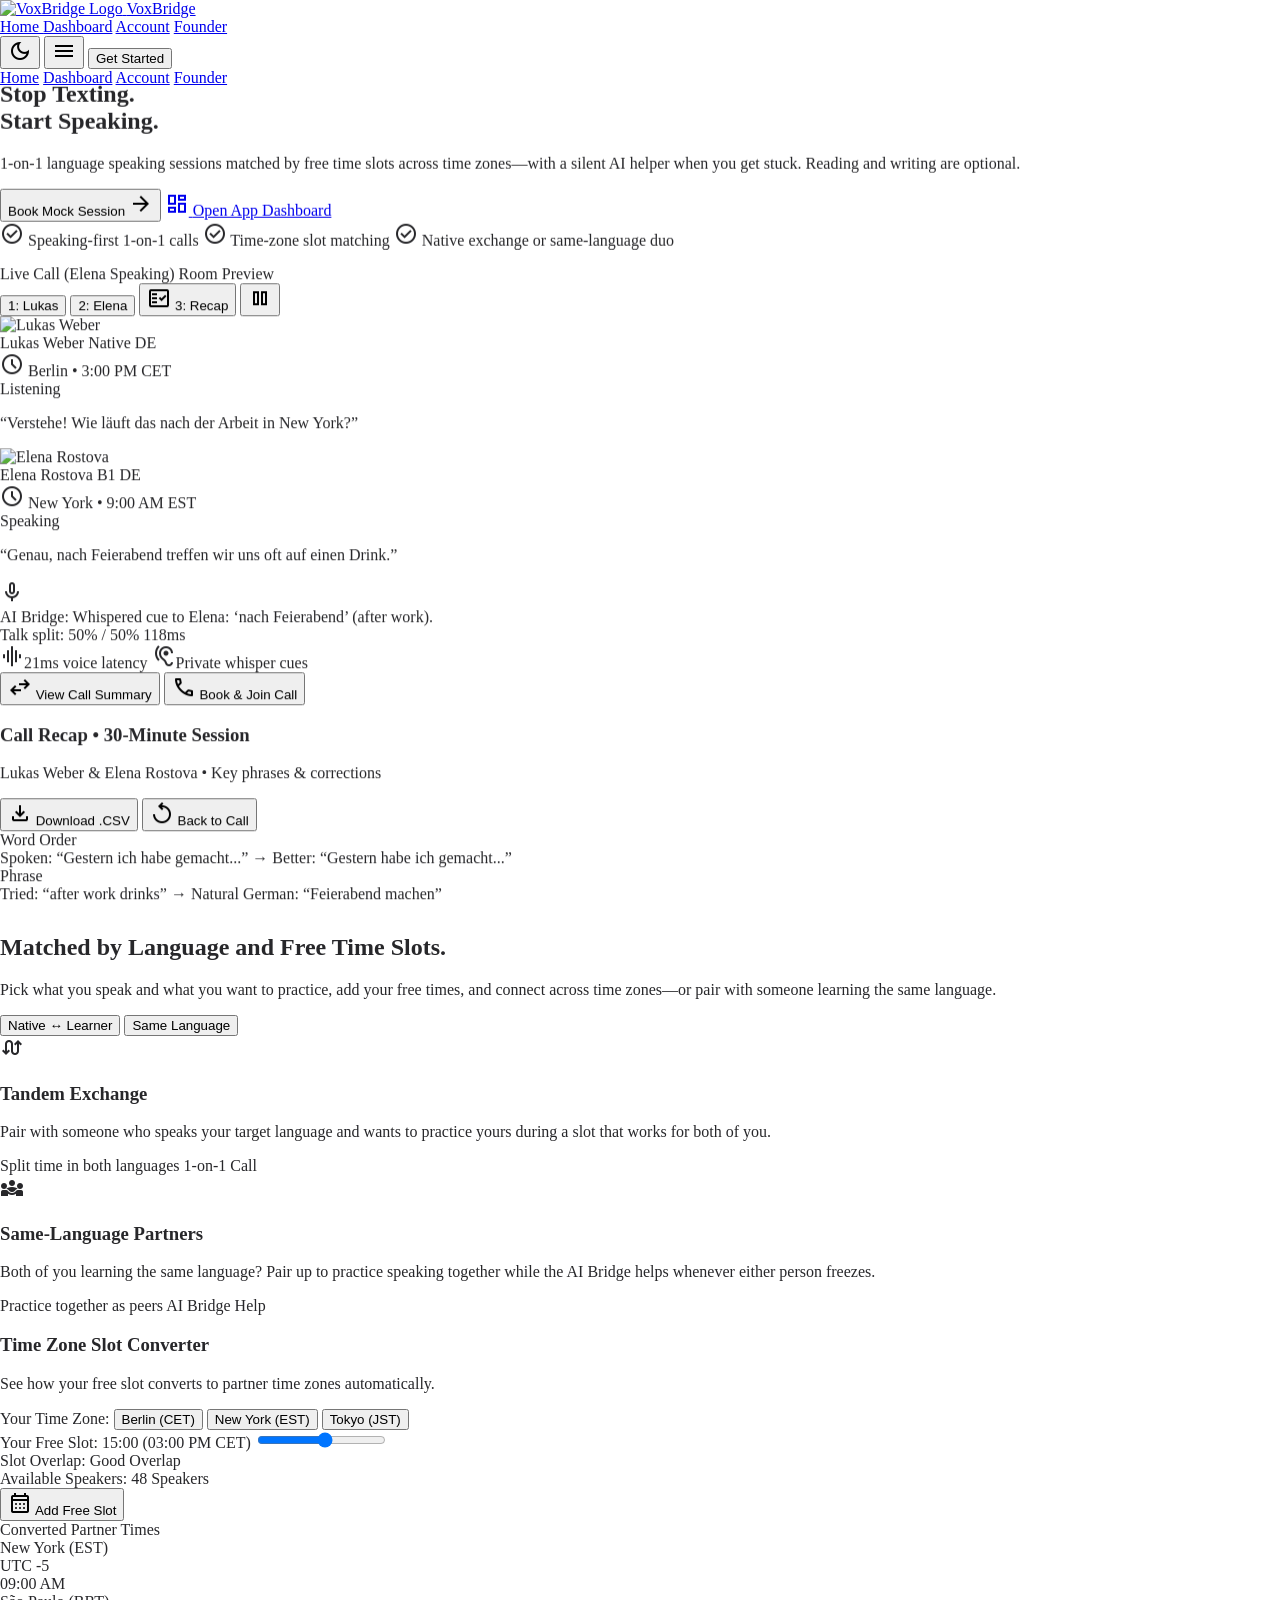
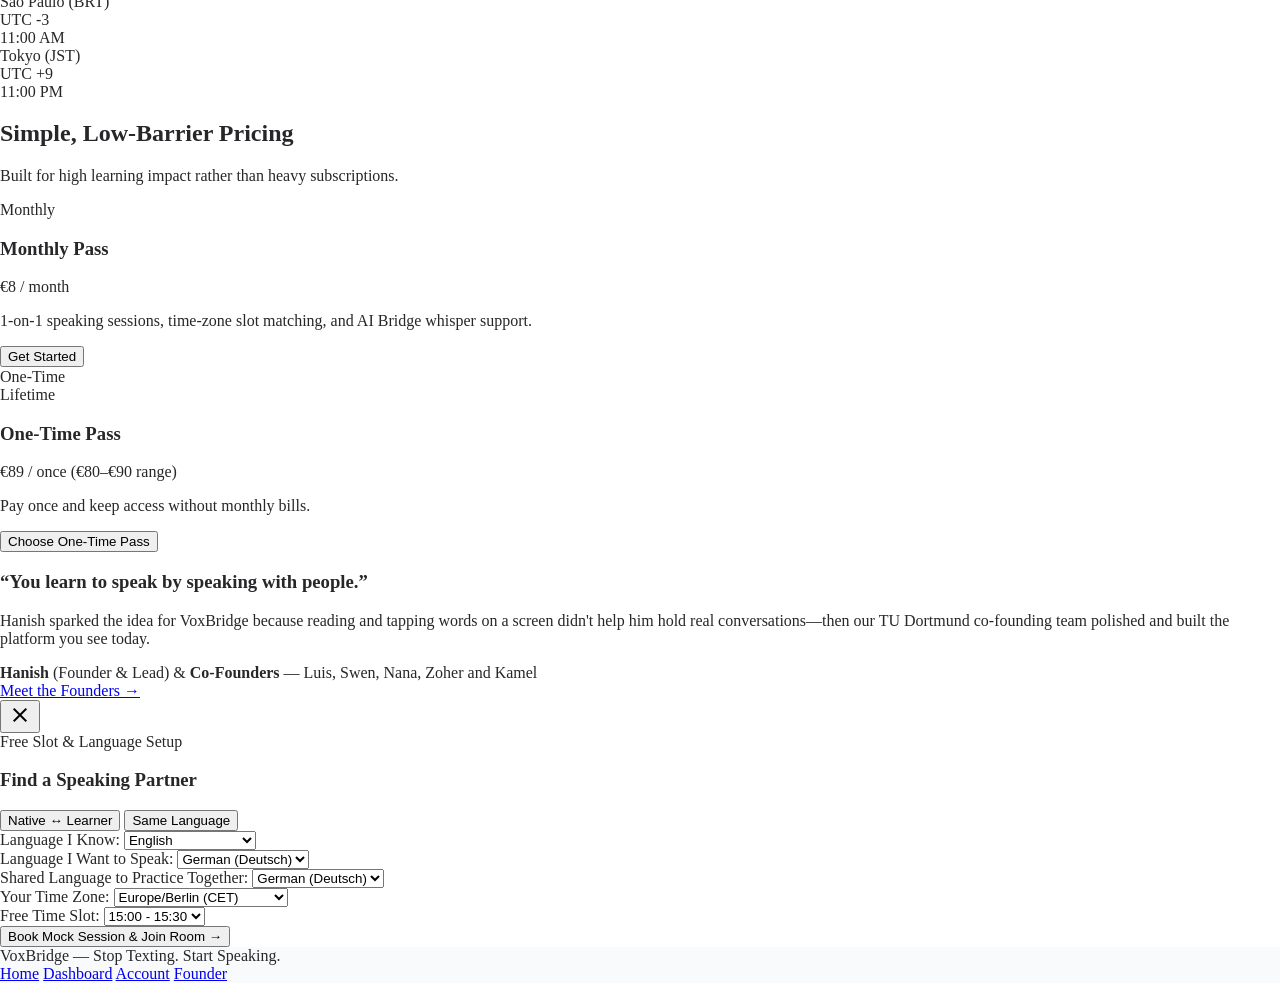
==== frontend/index.html @ d91f1b84 "Initial monorepo structure and UI/UX prototype" ====
<!DOCTYPE html>
<html lang="en">
<head>
  <meta charset="utf-8" />
  <meta name="viewport" content="width=device-width, initial-scale=1.0" />
  <title>VoxBridge - Stop Texting. Start Speaking.</title>
  <link rel="preconnect" href="https://fonts.googleapis.com" />
  <link rel="preconnect" href="https://fonts.gstatic.com" crossorigin />
  <link href="https://fonts.googleapis.com/css2?family=Inter:wght@400;500;600;700&family=Plus+Jakarta+Sans:wght@600;700;800&display=swap" rel="stylesheet" />
  <link href="https://fonts.googleapis.com/css2?family=Material+Symbols+Outlined:wght,FILL@100..700,0..1&display=swap" rel="stylesheet" />
  <link rel="stylesheet" href="styles.css" />
  <script src="https://cdn.tailwindcss.com?plugins=forms,container-queries"></script>
  <script>
    window.tailwind = window.tailwind || {};
    window.tailwind.config = {
      darkMode: "class",
      theme: {
        extend: {
          colors: {
            surface: "var(--bg-surface)",
            "surface-lowest": "var(--bg-surface-lowest)",
            "surface-container-lowest": "var(--bg-surface-lowest)",
            "surface-container-low": "var(--bg-surface-low)",
            "surface-container": "var(--bg-surface-container)",
            "surface-container-high": "var(--bg-surface-high)",
            "surface-container-highest": "var(--bg-surface-highest)",
            "surface-bright": "var(--bg-surface-highest)",
            "on-surface": "var(--text-primary)",
            "on-surface-variant": "var(--text-muted)",
            "primary-container": "var(--accent-blue)",
            "secondary-container": "var(--accent-blue-hover)",
            "on-primary-container": "#ffffff",
            primary: "var(--accent-blue-text)",
            secondary: "var(--accent-blue-text)",
            outline: "var(--text-muted)",
            "outline-variant": "#94a3b8",
            tertiary: "#ea580c",
            "error-container": "#dc2626",
            error: "#ef4444",
          },
          borderColor: {
            theme: "var(--border-subtle)",
            "theme-strong": "var(--border-strong)",
          },
          borderRadius: {
            DEFAULT: "0.25rem",
            lg: "0.5rem",
            xl: "0.75rem",
            full: "9999px",
          },
          spacing: {
            "space-xs": "0.25rem",
            "space-sm": "0.5rem",
            "space-md": "1rem",
            "space-lg": "1.5rem",
            "space-xl": "2.5rem",
            gutter: "1.5rem",
            margin: "2rem",
          },
          fontFamily: {
            sans: ["Inter", "sans-serif"],
            display: ["Plus Jakarta Sans", "sans-serif"],
            "body-md": ["Inter"],
            "body-sm": ["Inter"],
            "body-lg": ["Inter"],
            "label-lg": ["Inter"],
            "label-md": ["Inter"],
            "label-sm": ["Inter"],
            "display-lg": ["Plus Jakarta Sans"],
            "headline-lg": ["Plus Jakarta Sans"],
            "headline-md": ["Plus Jakarta Sans"],
            "headline-sm": ["Plus Jakarta Sans"],
          },
          fontSize: {
            "body-md": ["14px", { lineHeight: "20px", fontWeight: "400" }],
            "body-sm": ["12px", { lineHeight: "18px", fontWeight: "400" }],
            "body-lg": ["16px", { lineHeight: "24px", fontWeight: "400" }],
            "label-lg": ["14px", { lineHeight: "20px", fontWeight: "500" }],
            "label-md": ["12px", { lineHeight: "16px", fontWeight: "500" }],
            "label-sm": ["11px", { lineHeight: "14px", fontWeight: "600" }],
            "display-lg": ["48px", { lineHeight: "56px", letterSpacing: "-0.02em", fontWeight: "700" }],
            "headline-lg": ["32px", { lineHeight: "40px", letterSpacing: "-0.015em", fontWeight: "600" }],
            "headline-md": ["24px", { lineHeight: "32px", letterSpacing: "-0.01em", fontWeight: "600" }],
            "headline-sm": ["18px", { lineHeight: "26px", letterSpacing: "-0.005em", fontWeight: "600" }],
          },
        },
      },
    };
  </script>
</head>
<body class="bg-surface font-body-md text-body-md text-on-surface antialiased selection:bg-primary-container selection:text-white min-h-screen flex flex-col justify-between">

  <!-- Header Navigation (Room intentionally excluded as a protected route) -->
  <header class="fixed top-0 left-0 right-0 z-50 backdrop-blur-xl border-b border-theme shadow-sm" style="background-color: var(--bg-header);">
    <div class="h-20 w-full max-w-7xl mx-auto px-6 lg:px-8 flex items-center justify-between">
      <a class="flex items-center gap-3 group" href="index.html">
        <img alt="VoxBridge Logo" class="h-10 w-10 object-contain rounded-lg bg-[#0a0a0c] border border-theme p-1 transition-transform duration-300 group-hover:scale-105" src="https://lh3.googleusercontent.com/aida-public/[base64]" />
        <span class="font-display text-xl text-on-surface tracking-tight font-bold group-hover:text-primary transition-colors">VoxBridge</span>
      </a>

      <nav class="hidden md:flex items-center gap-8 text-sm font-medium">
        <a aria-current="page" class="text-on-surface font-semibold transition-colors flex items-center gap-1.5 nav-link-animated" href="index.html">
          <span class="w-1.5 h-1.5 rounded-full bg-primary-container"></span>Home
        </a>
        <a class="text-on-surface-variant hover:text-on-surface transition-colors nav-link-animated" href="dashboard.html">Dashboard</a>
        <a class="text-on-surface-variant hover:text-on-surface transition-colors nav-link-animated" href="account.html">Account</a>
        <a class="text-on-surface-variant hover:text-on-surface transition-colors nav-link-animated" href="founder.html">Founder</a>
      </nav>

      <div class="flex items-center gap-3">
        <button class="p-2.5 rounded-lg bg-surface-container-low border border-theme text-on-surface hover:bg-surface-container-high transition-colors cursor-pointer flex items-center justify-center hover-btn" onclick="window.toggleTheme()" title="Switch Light / Dark Mode" aria-label="Switch Light or Dark Mode">
          <span class="material-symbols-outlined text-[19px]" id="themeToggleIcon">dark_mode</span>
        </button>

        <button id="mobileMenuToggle" class="md:hidden p-2 rounded-lg bg-surface-container-low border border-theme text-on-surface transition-colors" onclick="document.getElementById('mobileNavMenu').classList.toggle('hidden')" aria-label="Toggle Navigation Menu">
          <span class="material-symbols-outlined text-[20px]">menu</span>
        </button>

        <button class="inline-flex items-center justify-center px-5 py-2.5 rounded-lg bg-primary-container hover:bg-secondary-container text-white font-semibold text-sm shadow-md cursor-pointer hover-btn" onclick="window.openMatcherModal()">
          Get Started
        </button>
      </div>
    </div>

    <div id="mobileNavMenu" class="hidden md:hidden bg-surface border-b border-theme px-6 py-3 flex flex-col gap-2">
      <a class="text-sm text-on-surface font-medium py-1" href="index.html">Home</a>
      <a class="text-sm text-on-surface-variant py-1" href="dashboard.html">Dashboard</a>
      <a class="text-sm text-on-surface-variant py-1" href="account.html">Account</a>
      <a class="text-sm text-on-surface-variant py-1" href="founder.html">Founder</a>
    </div>
  </header>

  <main class="w-full pt-20 bg-surface flex-1">
    <div class="flex flex-col w-full relative overflow-x-hidden">
      <!-- Background Parallax Ambient Glows -->
      <div class="absolute inset-0 pointer-events-none overflow-hidden">
        <div class="parallax-layer absolute -top-24 left-1/4 w-[520px] h-[320px] bg-primary-container/10 blur-[120px] rounded-full" data-parallax-speed="0.22"></div>
        <div class="parallax-layer absolute top-[540px] right-1/5 w-[420px] h-[280px] bg-primary-container/10 blur-[110px] rounded-full" data-parallax-speed="-0.16"></div>
      </div>

      <!-- HERO SECTION -->
      <section class="relative w-full pt-12 pb-20 md:pt-16 md:pb-28 px-margin flex flex-col items-center" id="home">
        <div class="parallax-layer flex flex-col items-center w-full" data-parallax-speed="-0.08">
          <div class="max-w-4xl text-center flex flex-col items-center gap-space-md">
            <h1 class="font-display text-4xl sm:text-5xl lg:text-6xl text-on-surface font-bold tracking-tight leading-[1.12]">
              Stop Texting. <br class="hidden sm:inline" /><span class="text-primary">Start Speaking.</span>
            </h1>
            <p class="text-base sm:text-lg text-on-surface-variant max-w-2xl text-center leading-relaxed font-normal mt-3">
              1-on-1 language speaking sessions matched by free time slots across time zones—with a silent AI helper when you get stuck. Reading and writing are optional.
            </p>
          </div>

          <div class="mt-space-xl flex flex-col sm:flex-row items-center gap-space-md z-20">
            <button class="w-full sm:w-auto px-6 py-3 rounded-lg bg-primary-container hover:bg-secondary-container text-white font-semibold text-sm shadow-lg flex items-center justify-center gap-2 group cursor-pointer hover-btn" onclick="window.openMatcherModal()">
              <span>Book Mock Session</span>
              <span class="material-symbols-outlined text-[18px] group-hover:translate-x-1 transition-transform">arrow_forward</span>
            </button>
            <a class="w-full sm:w-auto px-6 py-3 rounded-lg bg-surface-container-low border border-theme text-on-surface font-medium text-sm hover:bg-surface-container-high flex items-center justify-center gap-2 hover-btn" href="dashboard.html">
              <span class="material-symbols-outlined text-[18px] text-on-surface-variant">dashboard</span>
              <span>Open App Dashboard</span>
            </a>
          </div>

          <div class="mt-space-lg flex flex-wrap items-center justify-center gap-x-8 gap-y-2 text-on-surface-variant font-label-sm text-label-sm">
            <span class="flex items-center gap-1.5 text-xs"><span class="material-symbols-outlined text-[15px] text-primary">check_circle</span> Speaking-first 1-on-1 calls</span>
            <span class="flex items-center gap-1.5 text-xs"><span class="material-symbols-outlined text-[15px] text-primary">check_circle</span> Time-zone slot matching</span>
            <span class="flex items-center gap-1.5 text-xs"><span class="material-symbols-outlined text-[15px] text-primary">check_circle</span> Native exchange or same-language duo</span>
          </div>
        </div>

        <!-- INTERACTIVE LIVE SESSION PROTOTYPE -->
        <div class="parallax-layer w-full max-w-5xl mt-space-xl relative" data-parallax-speed="0.05" id="interactiveImmersionStage">
          <div class="w-full bg-surface-container-lowest rounded-xl p-space-md sm:p-space-lg shadow-xl flex flex-col gap-space-md border border-theme">
            <div class="flex flex-wrap items-center justify-between gap-space-sm pb-space-sm border-b border-theme">
              <div class="flex items-center gap-space-sm">
                <span class="w-2.5 h-2.5 rounded-full bg-primary-container animate-pulse"></span>
                <span class="font-headline-sm text-headline-sm text-on-surface" id="stageHeaderTitle">Live Call (Elena Speaking)</span>
                <span class="px-2 py-0.5 rounded-full bg-surface-container-low border border-theme text-primary font-label-sm text-label-sm">Room Preview</span>
              </div>

              <div class="flex items-center gap-1.5 bg-surface-container-low p-1 rounded-lg border border-theme">
                <button class="px-2.5 py-1 rounded text-label-sm font-medium transition-all text-on-surface-variant hover:text-on-surface flex items-center gap-1 cursor-pointer" id="stepBtn1" onclick="window.setLiveStage(1)">
                  <span>1: Lukas</span>
                </button>
                <button class="px-2.5 py-1 rounded text-label-sm font-semibold transition-all bg-primary-container text-white flex items-center gap-1 shadow-sm cursor-pointer" id="stepBtn2" onclick="window.setLiveStage(2)">
                  <span>2: Elena</span>
                </button>
                <button class="px-2.5 py-1 rounded text-label-sm font-medium transition-all text-on-surface-variant hover:text-on-surface flex items-center gap-1 cursor-pointer" id="stepBtn3" onclick="window.setLiveStage(3)">
                  <span class="material-symbols-outlined text-[14px]">fact_check</span>
                  <span>3: Recap</span>
                </button>
                <button class="px-2 py-1 rounded text-label-sm bg-surface-container-high text-primary hover:opacity-80 transition-colors flex items-center cursor-pointer" id="autoPlayToggleBtn" onclick="window.toggleAutoPlay()" title="Toggle Auto Sequence">
                  <span class="material-symbols-outlined text-[16px]" id="autoPlayIcon">pause</span>
                </button>
              </div>
            </div>

            <!-- VIEWPORT A: Live 2-Up Call -->
            <div class="transition-all duration-300 flex flex-col gap-space-md opacity-100" id="liveCallStage">
              <div class="grid grid-cols-1 md:grid-cols-12 gap-space-md">
                <div class="md:col-span-6 bg-surface-container-low rounded-lg p-space-md flex flex-col justify-between gap-4 border border-theme" id="lukasCard">
                  <div class="flex items-center justify-between">
                    <div class="flex items-center gap-space-sm">
                      <img alt="Lukas Weber" class="w-11 h-11 rounded-full object-cover border border-theme" src="https://lh3.googleusercontent.com/aida-public/[base64]" />
                      <div>
                        <div class="flex items-center gap-1.5">
                          <span class="font-label-lg text-label-lg text-on-surface font-semibold">Lukas Weber</span>
                          <span class="text-label-sm px-1.5 py-0.5 rounded bg-surface-container-high text-primary font-medium">Native DE</span>
                        </div>
                        <div class="flex items-center gap-1 text-on-surface-variant font-label-sm text-label-sm">
                          <span class="material-symbols-outlined text-[14px]">schedule</span>
                          <span>Berlin • 3:00 PM CET</span>
                        </div>
                      </div>
                    </div>
                    <div id="lukasStatusBadge">
                      <span class="flex items-center gap-1 px-2.5 py-1 rounded-full bg-surface-container-high text-on-surface-variant font-label-sm text-label-sm">
                        <span class="w-1.5 h-1.5 rounded-full bg-outline"></span>Listening
                      </span>
                    </div>
                  </div>

                  <div class="my-5 flex items-end gap-1.5 h-14 px-4 justify-center opacity-40 transition-all duration-300" id="lukasWaveform">
                    <div class="w-1.5 bg-outline-variant rounded-full h-3"></div>
                    <div class="w-1.5 bg-outline-variant rounded-full h-5"></div>
                    <div class="w-1.5 bg-outline-variant rounded-full h-3"></div>
                    <div class="w-1.5 bg-outline-variant rounded-full h-4"></div>
                    <div class="w-1.5 bg-outline-variant rounded-full h-3"></div>
                  </div>

                  <div class="bg-surface-container rounded-lg p-space-sm border border-theme min-h-[52px] flex items-center">
                    <p class="font-body-md text-body-md text-on-surface italic" id="lukasTranscriptText">
                      <span class="text-on-surface-variant italic">“Verstehe! Wie läuft das nach der Arbeit in New York?”</span>
                    </p>
                  </div>
                </div>

                <div class="md:col-span-6 bg-surface-container-low rounded-lg p-space-md flex flex-col justify-between gap-4 ring-2 ring-primary-container shadow-lg" id="elenaCard">
                  <div class="flex items-center justify-between">
                    <div class="flex items-center gap-space-sm">
                      <img alt="Elena Rostova" class="w-11 h-11 rounded-full object-cover border border-theme" src="https://lh3.googleusercontent.com/aida-public/[base64]" />
                      <div>
                        <div class="flex items-center gap-1.5">
                          <span class="font-label-lg text-label-lg text-on-surface font-semibold">Elena Rostova</span>
                          <span class="text-label-sm px-1.5 py-0.5 rounded bg-surface-container-high text-tertiary font-medium">B1 DE</span>
                        </div>
                        <div class="flex items-center gap-1 text-on-surface-variant font-label-sm text-label-sm">
                          <span class="material-symbols-outlined text-[14px]">schedule</span>
                          <span>New York • 9:00 AM EST</span>
                        </div>
                      </div>
                    </div>
                    <div id="elenaStatusBadge">
                      <span class="flex items-center gap-1 px-2.5 py-1 rounded-full bg-primary-container text-white font-label-sm text-label-sm font-semibold">
                        <span class="w-1.5 h-1.5 rounded-full bg-white animate-ping"></span>Speaking
                      </span>
                    </div>
                  </div>

                  <div class="my-5 flex items-end gap-1.5 h-14 px-4 justify-center opacity-100 transition-all duration-300" id="elenaWaveform">
                    <div class="w-1.5 bg-primary-container rounded-full animate-bounce h-10" style="animation-delay: 0.05s"></div>
                    <div class="w-1.5 bg-primary-container rounded-full animate-bounce h-14" style="animation-delay: 0.22s"></div>
                    <div class="w-1.5 bg-primary-container rounded-full animate-bounce h-11" style="animation-delay: 0.15s"></div>
                    <div class="w-1.5 bg-primary-container rounded-full animate-bounce h-13" style="animation-delay: 0.35s"></div>
                    <div class="w-1.5 bg-primary-container rounded-full animate-bounce h-8" style="animation-delay: 0.1s"></div>
                  </div>

                  <div class="bg-primary-container/10 border border-primary-container/50 rounded-lg p-space-sm flex items-center justify-between min-h-[52px]" id="elenaSpeechBox">
                    <p class="font-body-md text-body-md text-on-surface-variant" id="elenaTranscriptText">
                      <span class="text-on-surface font-medium">“Genau, nach Feierabend treffen wir uns oft auf einen Drink.”</span>
                    </p>
                    <span class="material-symbols-outlined text-primary text-[20px] animate-pulse" id="elenaMicIcon">mic</span>
                  </div>
                </div>
              </div>

              <div class="bg-surface-container rounded-lg px-4 py-3 border border-theme flex flex-col sm:flex-row items-start sm:items-center justify-between gap-3">
                <div class="flex items-center gap-2.5 text-body-sm text-on-surface">
                  <span class="w-2 h-2 rounded-full bg-primary-container shrink-0"></span>
                  <span class="font-label-sm text-primary uppercase font-bold tracking-wider">AI Bridge:</span>
                  <span id="hudPromptText">Whispered cue to Elena: ‘nach Feierabend’ (after work).</span>
                </div>
                <div class="flex items-center gap-3 text-[11px] text-on-surface-variant font-mono shrink-0">
                  <span>Talk split: 50% / 50%</span>
                  <span class="px-1.5 py-0.5 rounded bg-surface-container-low border border-theme text-primary" id="hudLatencyBadge">118ms</span>
                </div>
              </div>

              <div class="flex flex-wrap items-center justify-between pt-space-sm gap-space-sm border-t border-theme">
                <div class="flex items-center gap-space-md text-label-sm text-on-surface-variant">
                  <span class="flex items-center gap-1.5"><span class="material-symbols-outlined text-[16px] text-primary">graphic_eq</span>21ms voice latency</span>
                  <span class="flex items-center gap-1.5"><span class="material-symbols-outlined text-[16px] text-tertiary">hearing</span>Private whisper cues</span>
                </div>
                <div class="flex items-center gap-space-sm">
                  <button class="px-3 py-1.5 rounded bg-surface-container-high hover:opacity-90 text-on-surface text-label-sm font-medium flex items-center gap-1 cursor-pointer hover-btn" onclick="window.advanceSpeakerTurn()">
                    <span class="material-symbols-outlined text-[16px]">swap_horiz</span>
                    <span id="turnButtonText">View Call Summary</span>
                  </button>
                  <button class="px-3 py-1.5 rounded bg-primary-container hover:bg-secondary-container text-white text-label-sm font-medium flex items-center gap-1 cursor-pointer hover-btn" onclick="window.openMatcherModal()">
                    <span class="material-symbols-outlined text-[16px]">call</span>
                    <span>Book &amp; Join Call</span>
                  </button>
                </div>
              </div>
            </div>

            <!-- VIEWPORT B: Post-Session Recap -->
            <div class="transition-all duration-300 flex-col gap-space-md py-1 hidden opacity-0" id="postSessionSummaryStage">
              <div class="bg-surface-container-low rounded-xl p-space-md border border-primary-container/30 flex flex-col md:flex-row items-start md:items-center justify-between gap-space-md">
                <div>
                  <h3 class="font-headline-sm text-headline-sm text-on-surface font-bold">Call Recap • 30-Minute Session</h3>
                  <p class="font-body-sm text-body-sm text-on-surface-variant">Lukas Weber &amp; Elena Rostova • Key phrases &amp; corrections</p>
                </div>
                <div class="flex items-center gap-space-sm">
                  <button class="px-3.5 py-1.5 rounded-lg bg-primary-container hover:bg-secondary-container text-white text-label-sm font-semibold flex items-center gap-1.5 cursor-pointer hover-btn" onclick="window.downloadSessionCSV()">
                    <span class="material-symbols-outlined text-[16px]">download</span>
                    <span>Download .CSV</span>
                  </button>
                  <button class="px-3 py-1.5 rounded-lg bg-surface-container-high text-on-surface text-label-sm font-medium flex items-center gap-1 cursor-pointer hover-btn" onclick="window.setLiveStage(1)">
                    <span class="material-symbols-outlined text-[16px]">replay</span>
                    <span>Back to Call</span>
                  </button>
                </div>
              </div>

              <div class="bg-surface-container-low rounded-xl p-space-md border border-theme space-y-3">
                <div class="bg-surface-container rounded-lg p-3 border border-theme">
                  <span class="px-2 py-0.5 rounded text-[11px] font-bold bg-error/15 text-error">Word Order</span>
                  <div class="text-body-sm text-on-surface mt-1">
                    Spoken: <span class="line-through text-error">“Gestern ich habe gemacht...”</span> → Better: <span class="text-primary font-bold">“Gestern habe ich gemacht...”</span>
                  </div>
                </div>
                <div class="bg-surface-container rounded-lg p-3 border border-theme">
                  <span class="px-2 py-0.5 rounded text-[11px] font-bold bg-primary-container/15 text-primary">Phrase</span>
                  <div class="text-body-sm text-on-surface mt-1">
                    Tried: <span class="text-on-surface-variant">“after work drinks”</span> → Natural German: <span class="text-primary font-bold">“Feierabend machen”</span>
                  </div>
                </div>
              </div>
            </div>
          </div>
        </div>
      </section>

      <!-- HOW IT WORKS & TIMEZONE MATCHING -->
      <section class="w-full py-20 px-margin bg-surface-container-lowest border-y border-theme relative" id="how-it-works">
        <div class="max-w-6xl mx-auto flex flex-col gap-space-xl">
          <div class="reveal-on-scroll flex flex-col md:flex-row md:items-end justify-between gap-space-md pb-space-lg">
            <div class="max-w-2xl">
              <h2 class="font-display text-3xl font-bold text-on-surface tracking-tight leading-snug">Matched by Language and Free Time Slots.</h2>
              <p class="text-sm sm:text-base text-on-surface-variant leading-relaxed mt-2">
                Pick what you speak and what you want to practice, add your free times, and connect across time zones—or pair with someone learning the same language.
              </p>
            </div>
            <div class="flex items-center gap-space-sm bg-surface-container p-1.5 rounded-lg border border-theme shrink-0">
              <button class="px-4 py-2 rounded-md font-label-md text-label-md font-semibold transition-all bg-primary-container text-white shadow-sm cursor-pointer" id="modeExchangeBtn" onclick="window.switchDuoMode('exchange')">Native ↔ Learner</button>
              <button class="px-4 py-2 rounded-md font-label-md text-label-md font-semibold text-on-surface-variant hover:text-on-surface transition-all cursor-pointer" id="modeSameTargetBtn" onclick="window.switchDuoMode('same')">Same Language</button>
            </div>
          </div>

          <div class="grid grid-cols-1 md:grid-cols-2 gap-space-lg">
            <div class="reveal-on-scroll reveal-delay-1 hover-card bg-surface-container rounded-xl p-space-lg flex flex-col justify-between border border-theme shadow-sm">
              <div class="space-y-space-md">
                <div class="card-icon-box w-12 h-12 rounded-lg bg-primary-container/15 flex items-center justify-center text-primary">
                  <span class="material-symbols-outlined text-[28px]">swap_calls</span>
                </div>
                <h3 class="font-headline-sm text-headline-sm text-on-surface font-bold">Tandem Exchange</h3>
                <p class="font-body-md text-body-md text-on-surface-variant">
                  Pair with someone who speaks your target language and wants to practice yours during a slot that works for both of you.
                </p>
              </div>
              <div class="mt-space-lg pt-space-md bg-surface-container-low rounded-lg p-space-sm flex items-center justify-between text-body-sm text-on-surface">
                <span>Split time in both languages</span>
                <span class="text-primary font-medium text-label-sm">1-on-1 Call</span>
              </div>
            </div>

            <div class="reveal-on-scroll reveal-delay-2 hover-card bg-surface-container rounded-xl p-space-lg flex flex-col justify-between border border-theme shadow-sm">
              <div class="space-y-space-md">
                <div class="card-icon-box w-12 h-12 rounded-lg bg-primary-container/15 flex items-center justify-center text-primary">
                  <span class="material-symbols-outlined text-[28px]">diversity_3</span>
                </div>
                <h3 class="font-headline-sm text-headline-sm text-on-surface font-bold">Same-Language Partners</h3>
                <p class="font-body-md text-body-md text-on-surface-variant">
                  Both of you learning the same language? Pair up to practice speaking together while the AI Bridge helps whenever either person freezes.
                </p>
              </div>
              <div class="mt-space-lg pt-space-md bg-surface-container-low rounded-lg p-space-sm flex items-center justify-between text-body-sm text-on-surface">
                <span>Practice together as peers</span>
                <span class="text-primary font-medium text-label-sm">AI Bridge Help</span>
              </div>
            </div>
          </div>

          <!-- TIMEZONE CONVERTER -->
          <div class="reveal-on-scroll hover-card w-full bg-surface-container rounded-xl p-space-lg md:p-space-xl border border-theme shadow-sm">
            <div class="flex flex-col lg:flex-row lg:items-center justify-between gap-space-md mb-space-lg pb-space-md border-b border-theme">
              <div>
                <h3 class="font-display text-2xl text-on-surface font-bold tracking-tight">Time Zone Slot Converter</h3>
                <p class="text-sm text-on-surface-variant mt-1">See how your free slot converts to partner time zones automatically.</p>
              </div>
              <div class="flex flex-wrap items-center gap-2">
                <span class="text-label-sm text-on-surface-variant mr-1">Your Time Zone:</span>
                <button class="px-3 py-1.5 rounded-full text-label-sm font-medium bg-primary-container text-white transition-all cursor-pointer hover-btn" id="btnTzBerlin" onclick="window.setTimezoneBase('Europe/Berlin')">Berlin (CET)</button>
                <button class="px-3 py-1.5 rounded-full text-label-sm font-medium bg-surface-container-high text-on-surface transition-all cursor-pointer hover-btn" id="btnTzNYC" onclick="window.setTimezoneBase('America/New_York')">New York (EST)</button>
                <button class="px-3 py-1.5 rounded-full text-label-sm font-medium bg-surface-container-high text-on-surface transition-all cursor-pointer hover-btn" id="btnTzTokyo" onclick="window.setTimezoneBase('Asia/Tokyo')">Tokyo (JST)</button>
              </div>
            </div>

            <div class="grid grid-cols-1 lg:grid-cols-12 gap-space-lg items-center">
              <div class="lg:col-span-5 space-y-space-md">
                <div>
                  <label class="flex justify-between text-label-lg text-on-surface font-medium mb-2" for="timeSlider">
                    <span>Your Free Slot:</span>
                    <span class="text-primary font-bold" id="displaySelectedTime">15:00 (03:00 PM CET)</span>
                  </label>
                  <input class="w-full h-2 bg-surface-container-high rounded-lg appearance-none cursor-pointer accent-primary-container" id="timeSlider" max="23" min="6" oninput="window.updateTimeCalculator(this.value)" step="1" type="range" value="15" />
                </div>

                <div class="p-space-md rounded-lg bg-surface-container-low border border-theme space-y-2">
                  <div class="flex items-center justify-between">
                    <span class="font-label-sm text-on-surface-variant font-medium">Slot Overlap:</span>
                    <span class="font-label-sm px-2 py-0.5 rounded bg-primary-container/15 text-primary font-bold" id="convenienceScoreBadge">Good Overlap</span>
                  </div>
                  <div class="flex items-center justify-between">
                    <span class="font-label-sm text-on-surface-variant font-medium">Available Speakers:</span>
                    <span class="font-label-sm text-on-surface font-bold" id="activeDuoCount">48 Speakers</span>
                  </div>
                </div>

                <button class="w-full py-3 rounded-lg bg-primary-container text-white font-label-lg text-label-lg shadow-sm hover:bg-secondary-container flex items-center justify-center gap-2 cursor-pointer hover-btn" onclick="window.openMatcherModal()">
                  <span class="material-symbols-outlined text-[18px]">calendar_month</span>
                  <span>Add Free Slot</span>
                </button>
              </div>

              <div class="lg:col-span-7 bg-surface-container-low rounded-xl p-space-md md:p-space-lg border border-theme flex flex-col gap-space-md">
                <span class="font-label-sm text-label-sm text-on-surface-variant tracking-wider uppercase">Converted Partner Times</span>
                <div class="tz-row-hover flex items-center justify-between p-space-sm rounded-lg bg-surface-container border border-theme">
                  <div>
                    <div class="font-label-lg text-label-lg text-on-surface font-semibold">New York (EST)</div>
                    <div class="font-label-sm text-label-sm text-on-surface-variant">UTC -5</div>
                  </div>
                  <div class="font-headline-sm text-headline-sm text-on-surface font-bold" id="convertedNycTime">09:00 AM</div>
                </div>
                <div class="tz-row-hover flex items-center justify-between p-space-sm rounded-lg bg-surface-container border border-theme">
                  <div>
                    <div class="font-label-lg text-label-lg text-on-surface font-semibold">São Paulo (BRT)</div>
                    <div class="font-label-sm text-label-sm text-on-surface-variant">UTC -3</div>
                  </div>
                  <div class="font-headline-sm text-headline-sm text-on-surface font-bold" id="convertedSaoPauloTime">11:00 AM</div>
                </div>
                <div class="tz-row-hover flex items-center justify-between p-space-sm rounded-lg bg-surface-container border border-theme">
                  <div>
                    <div class="font-label-lg text-label-lg text-on-surface font-semibold">Tokyo (JST)</div>
                    <div class="font-label-sm text-label-sm text-on-surface-variant">UTC +9</div>
                  </div>
                  <div class="font-headline-sm text-headline-sm text-on-surface font-bold" id="convertedTokyoTime">11:00 PM</div>
                </div>
              </div>
            </div>
          </div>
        </div>
      </section>

      <!-- PRICING -->
      <section class="w-full py-20 px-margin bg-surface relative" id="pricing">
        <div class="max-w-5xl mx-auto flex flex-col gap-space-xl">
          <div class="reveal-on-scroll text-center max-w-2xl mx-auto">
            <h2 class="font-display text-3xl font-bold text-on-surface tracking-tight leading-snug">Simple, Low-Barrier Pricing</h2>
            <p class="text-sm sm:text-base text-on-surface-variant leading-relaxed mt-2">Built for high learning impact rather than heavy subscriptions.</p>
          </div>

          <div class="grid grid-cols-1 md:grid-cols-2 gap-space-lg items-stretch">
            <div class="reveal-on-scroll reveal-delay-1 hover-card bg-surface-container-low rounded-2xl p-space-lg md:p-space-xl flex flex-col justify-between border border-theme shadow-sm">
              <div>
                <span class="px-2.5 py-1 rounded-full bg-surface-container-high text-on-surface-variant font-label-sm text-label-sm font-semibold">Monthly</span>
                <h3 class="font-headline-md text-headline-md text-on-surface font-bold mt-2">Monthly Pass</h3>
                <div class="flex items-baseline gap-1 my-space-md">
                  <span class="text-display-lg text-on-surface font-bold">€8</span>
                  <span class="text-body-md text-on-surface-variant">/ month</span>
                </div>
                <p class="text-body-md text-on-surface-variant">1-on-1 speaking sessions, time-zone slot matching, and AI Bridge whisper support.</p>
              </div>
              <button class="mt-space-xl w-full py-3.5 rounded-lg bg-surface-container border border-theme hover:bg-surface-container-high text-on-surface font-label-lg text-label-lg cursor-pointer hover-btn" onclick="window.openMatcherModal()">
                Get Started
              </button>
            </div>

            <div class="reveal-on-scroll reveal-delay-2 hover-card bg-surface-container-low rounded-2xl p-space-lg md:p-space-xl flex flex-col justify-between border-2 border-primary-container shadow-md relative">
              <div class="absolute -top-3.5 right-6 px-3 py-1 rounded-full bg-primary-container text-white font-label-sm text-label-sm font-bold uppercase tracking-wider">One-Time</div>
              <div>
                <span class="px-2.5 py-1 rounded-full bg-primary-container/15 text-primary font-label-sm text-label-sm font-semibold">Lifetime</span>
                <h3 class="font-headline-md text-headline-md text-on-surface font-bold mt-2">One-Time Pass</h3>
                <div class="flex items-baseline gap-1 my-space-md">
                  <span class="text-display-lg text-on-surface font-bold">€89</span>
                  <span class="text-body-md text-on-surface-variant">/ once (€80–€90 range)</span>
                </div>
                <p class="text-body-md text-on-surface-variant">Pay once and keep access without monthly bills.</p>
              </div>
              <button class="mt-space-xl w-full py-3.5 rounded-lg bg-primary-container hover:bg-secondary-container text-white font-label-lg text-label-lg cursor-pointer hover-btn" onclick="window.openMatcherModal()">
                Choose One-Time Pass
              </button>
            </div>
          </div>
        </div>
      </section>

      <!-- FOUNDER CALLOUT (in index.html) -->
<section class="w-full py-16 px-margin">
  <div class="reveal-on-scroll hover-card max-w-5xl mx-auto bg-surface-container-low border border-theme rounded-2xl p-6 md:p-8 flex flex-col md:flex-row items-center justify-between gap-8 shadow-sm">
    <div class="space-y-3 text-center md:text-left">
      <h3 class="font-display text-2xl text-on-surface font-bold tracking-tight">“You learn to speak by speaking with people.”</h3>
      <p class="text-sm text-on-surface-variant leading-relaxed max-w-2xl">
        Hanish sparked the idea for VoxBridge because reading and tapping words on a screen didn't help him hold real conversations—then our TU Dortmund co-founding team polished and built the platform you see today.
      </p>
      <div class="pt-1 text-sm text-on-surface-variant font-medium">
        <strong class="text-on-surface">Hanish</strong> (Founder &amp; Lead) &amp; <strong class="text-on-surface">Co-Founders</strong> — Luis, Swen, Nana, Zoher and Kamel
      </div>
    </div>
    <a href="founder.html" class="shrink-0 px-5 py-2.5 rounded-lg bg-surface-container hover:bg-surface-container-high border border-theme text-on-surface text-sm font-medium hover-btn">
      Meet the Founders →
    </a>
  </div>
</section>
    </div>
  </main>

  <!-- MATCHER MODAL (Single Dropdown Toggle for Same Language) -->
  <div class="fixed inset-0 z-50 flex items-center justify-center px-4 bg-black/60 backdrop-blur-sm hidden" id="matcherModal">
    <div class="bg-surface-container w-full max-w-2xl rounded-2xl p-space-lg md:p-space-xl shadow-2xl relative flex flex-col max-h-[90vh] overflow-y-auto border border-theme">
      <button class="absolute top-4 right-4 p-2 rounded-full bg-surface-container-low text-on-surface-variant hover:text-on-surface cursor-pointer" onclick="window.closeMatcherModal()">
        <span class="material-symbols-outlined text-[20px]">close</span>
      </button>
      <div class="mb-space-md">
        <span class="text-primary font-label-sm text-label-sm uppercase font-semibold">Free Slot &amp; Language Setup</span>
        <h3 class="font-headline-md text-headline-md text-on-surface font-bold mt-1">Find a Speaking Partner</h3>
      </div>

      <form class="space-y-space-md" onsubmit="window.handleMatcherSubmit(event, 'modal')">
        <input type="hidden" id="modalModeInput" value="exchange" />
        <div class="grid grid-cols-2 gap-2">
          <button class="py-2.5 px-3 rounded-lg text-label-sm font-semibold bg-primary-container text-white flex items-center justify-center gap-1.5 cursor-pointer" id="modalBtnExchange" onclick="window.selectModalType('exchange', 'modal')" type="button">Native ↔ Learner</button>
          <button class="py-2.5 px-3 rounded-lg text-label-sm font-semibold bg-surface-container-high text-on-surface-variant flex items-center justify-center gap-1.5 cursor-pointer" id="modalBtnPeer" onclick="window.selectModalType('peer', 'modal')" type="button">Same Language</button>
        </div>

        <div id="modalDualLangGroup" class="grid grid-cols-1 sm:grid-cols-2 gap-space-md">
          <div>
            <label class="block font-label-sm text-label-sm text-on-surface-variant mb-1">Language I Know:</label>
            <select id="modalKnownLang" class="w-full bg-surface-container-low text-on-surface text-label-md rounded-lg p-2.5 border border-theme">
              <option value="English">English</option>
              <option value="German (Deutsch)">German (Deutsch)</option>
              <option value="Spanish (Español)">Spanish (Español)</option>
              <option value="French (Français)">French (Français)</option>
            </select>
          </div>
          <div>
            <label class="block font-label-sm text-label-sm text-on-surface-variant mb-1">Language I Want to Speak:</label>
            <select id="modalTargetLang" class="w-full bg-surface-container-low text-on-surface text-label-md rounded-lg p-2.5 border border-theme">
              <option value="German (Deutsch)">German (Deutsch)</option>
              <option value="Spanish (Español)">Spanish (Español)</option>
              <option value="English">English</option>
              <option value="French (Français)">French (Français)</option>
            </select>
          </div>
        </div>

        <div id="modalSingleLangGroup" class="hidden">
          <label class="block font-label-sm text-label-sm text-on-surface-variant mb-1">Shared Language to Practice Together:</label>
          <select id="modalSingleLang" class="w-full bg-surface-container-low text-on-surface text-label-md rounded-lg p-2.5 border border-theme">
            <option value="German (Deutsch)">German (Deutsch)</option>
            <option value="Spanish (Español)">Spanish (Español)</option>
            <option value="English">English</option>
            <option value="French (Français)">French (Français)</option>
            <option value="Japanese (日本語)">Japanese (日本語)</option>
          </select>
        </div>

        <div class="grid grid-cols-1 sm:grid-cols-2 gap-space-md">
          <div>
            <label class="block font-label-sm text-label-sm text-on-surface-variant mb-1">Your Time Zone:</label>
            <select id="modalTimezone" class="w-full bg-surface-container-low text-on-surface text-label-md rounded-lg p-2.5 border border-theme">
              <option value="Europe/Berlin (CET)">Europe/Berlin (CET)</option>
              <option value="America/New_York (EST)">America/New_York (EST)</option>
              <option value="Asia/Tokyo (JST)">Asia/Tokyo (JST)</option>
            </select>
          </div>
          <div>
            <label class="block font-label-sm text-label-sm text-on-surface-variant mb-1">Free Time Slot:</label>
            <select id="modalSlot" class="w-full bg-surface-container-low text-on-surface text-label-md rounded-lg p-2.5 border border-theme">
              <option value="15:00 - 15:30">15:00 - 15:30</option>
              <option value="09:00 - 09:30">09:00 - 09:30</option>
              <option value="19:00 - 19:30">19:00 - 19:30</option>
            </select>
          </div>
        </div>

        <button class="w-full py-3.5 rounded-lg bg-primary-container hover:bg-secondary-container text-white font-label-lg text-label-lg shadow-md cursor-pointer hover-btn" type="submit">
          Book Mock Session &amp; Join Room →
        </button>
      </form>
    </div>
  </div>

  <!-- Global Footer -->
  <footer class="w-full border-t border-theme py-12 mt-16" style="background-color: var(--bg-footer);">
    <div class="w-full max-w-7xl mx-auto px-6 lg:px-8 flex flex-col sm:flex-row items-center justify-between gap-4 text-xs text-on-surface-variant">
      <div class="flex items-center gap-3">
        <span class="font-display text-base text-on-surface font-bold">VoxBridge</span>
        <span>— Stop Texting. Start Speaking.</span>
      </div>
      <div class="flex items-center gap-6">
        <a href="index.html" class="hover:text-on-surface">Home</a>
        <a href="dashboard.html" class="hover:text-on-surface">Dashboard</a>
        <a href="account.html" class="hover:text-on-surface">Account</a>
        <a href="founder.html" class="hover:text-on-surface">Founder</a>
      </div>
    </div>
  </footer>

  <script src="app.js"></script>
</body>
</html>
---- frontend/styles.css ----
:root {
  /* LIGHT MODE: 60% White, 30% Black, 10% Blue */
  --bg-page: #ffffff;
  --bg-surface: #ffffff;
  --bg-surface-lowest: #f8fafc;
  --bg-surface-low: #f1f5f9;
  --bg-surface-container: #ffffff;
  --bg-surface-high: #e2e8f0;
  --bg-surface-highest: #cbd5e1;
  --bg-header: rgba(255, 255, 255, 0.88);
  --bg-footer: #f8fafc;

  --text-primary: #09090b;
  --text-secondary: #27272a;
  --text-muted: #52525b;
  --border-subtle: rgba(9, 9, 11, 0.12);
  --border-strong: rgba(9, 9, 11, 0.25);

  --accent-blue: #2563eb;
  --accent-blue-hover: #1d4ed8;
  --accent-blue-text: #2563eb;
  --accent-blue-dim: rgba(37, 99, 235, 0.1);
  --card-hover-shadow: 0 20px 40px -15px rgba(9, 9, 11, 0.1), 0 0 0 1px rgba(37, 99, 235, 0.35);
}

html.dark {
  /* DARK MODE: 60% Black/Slate, 30% White, 10% Blue */
  --bg-page: #0a0a0c;
  --bg-surface: #0f131d;
  --bg-surface-lowest: #0a0e18;
  --bg-surface-low: #171b26;
  --bg-surface-container: #1c1f2a;
  --bg-surface-high: #262a35;
  --bg-surface-highest: #313540;
  --bg-header: rgba(10, 10, 12, 0.88);
  --bg-footer: #070709;

  --text-primary: #f8fafc;
  --text-secondary: #dfe2f1;
  --text-muted: #a1a1aa;
  --border-subtle: rgba(255, 255, 255, 0.08);
  --border-strong: rgba(255, 255, 255, 0.18);

  --accent-blue: #2563eb;
  --accent-blue-hover: #1d4ed8;
  --accent-blue-text: #60a5fa;
  --accent-blue-dim: rgba(37, 99, 235, 0.16);
  --card-hover-shadow: 0 24px 48px -12px rgba(0, 0, 0, 0.65), 0 0 0 1px rgba(96, 165, 250, 0.4);
}

@layer base {
  html {
    scroll-behavior: smooth;
  }
  html,
  body {
    margin: 0;
    padding: 0;
    background-color: var(--bg-page);
    color: var(--text-secondary);
    transition: background-color 0.25s ease, color 0.25s ease;
  }
  body {
    overscroll-behavior: none;
  }
  main > :first-child {
    margin-top: 0 !important;
  }
  main > :last-child {
    margin-bottom: 0 !important;
  }
}

::-webkit-scrollbar {
  display: none;
}

/* =========================================================
   1. GPU-ACCELERATED PARALLAX LAYERS
   ========================================================= */
.parallax-layer {
  will-change: transform;
  transform: translate3d(0, 0, 0);
}

/* =========================================================
   2. SCROLL-TRIGGERED STAGGER REVEALS
   ========================================================= */
.reveal-on-scroll {
  opacity: 0;
  transform: translate3d(0, 26px, 0);
  transition: opacity 0.65s cubic-bezier(0.22, 1, 0.36, 1),
              transform 0.65s cubic-bezier(0.22, 1, 0.36, 1);
  will-change: opacity, transform;
}

.reveal-on-scroll.is-visible {
  opacity: 1;
  transform: translate3d(0, 0, 0);
}

.reveal-delay-1 { transition-delay: 80ms; }
.reveal-delay-2 { transition-delay: 160ms; }
.reveal-delay-3 { transition-delay: 240ms; }

/* =========================================================
   3. SMOOTH STARTUP HOVER MICRO-INTERACTIONS
   ========================================================= */

/* Interactive Feature & Pricing Cards */
.hover-card {
  position: relative;
  transition: transform 0.32s cubic-bezier(0.22, 1, 0.36, 1),
              box-shadow 0.32s cubic-bezier(0.22, 1, 0.36, 1),
              border-color 0.25s ease,
              background-color 0.25s ease;
}

.hover-card:hover {
  transform: translate3d(0, -4px, 0);
  box-shadow: var(--card-hover-shadow);
  border-color: var(--accent-blue);
}

/* Icon Badge Scale & Tilt on Card Hover */
.hover-card .card-icon-box {
  transition: transform 0.35s cubic-bezier(0.34, 1.56, 0.64, 1),
              background-color 0.25s ease;
}

.hover-card:hover .card-icon-box {
  transform: scale(1.08) rotate(-3deg);
}

/* Primary & Secondary CTA Buttons */
.hover-btn {
  transition: transform 0.22s cubic-bezier(0.22, 1, 0.36, 1),
              box-shadow 0.22s cubic-bezier(0.22, 1, 0.36, 1),
              background-color 0.2s ease,
              border-color 0.2s ease;
}

.hover-btn:hover {
  transform: translate3d(0, -2px, 0);
}

.hover-btn:active {
  transform: translate3d(0, 0, 0) scale(0.98);
}

/* Sliding Underline for Navbar Links */
.nav-link-animated {
  position: relative;
  padding-bottom: 2px;
}

.nav-link-animated::after {
  content: "";
  position: absolute;
  left: 0;
  bottom: -2px;
  width: 100%;
  height: 2px;
  background-color: var(--accent-blue);
  transform: scaleX(0);
  transform-origin: right;
  transition: transform 0.28s cubic-bezier(0.22, 1, 0.36, 1);
  border-radius: 9999px;
}

.nav-link-animated:hover::after {
  transform: scaleX(1);
  transform-origin: left;
}

/* Timezone Row Subtle Slide on Hover */
.tz-row-hover {
  transition: transform 0.22s cubic-bezier(0.22, 1, 0.36, 1),
              border-color 0.22s ease;
}

.tz-row-hover:hover {
  transform: translate3d(4px, 0, 0);
  border-color: var(--accent-blue);
}

/* Respect Accessibility Reduced-Motion Preferences */
@media (prefers-reduced-motion: reduce) {
  .parallax-layer,
  .reveal-on-scroll,
  .hover-card,
  .hover-btn,
  .tz-row-hover {
    transition: none !important;
    transform: none !important;
    opacity: 1 !important;
  }
}
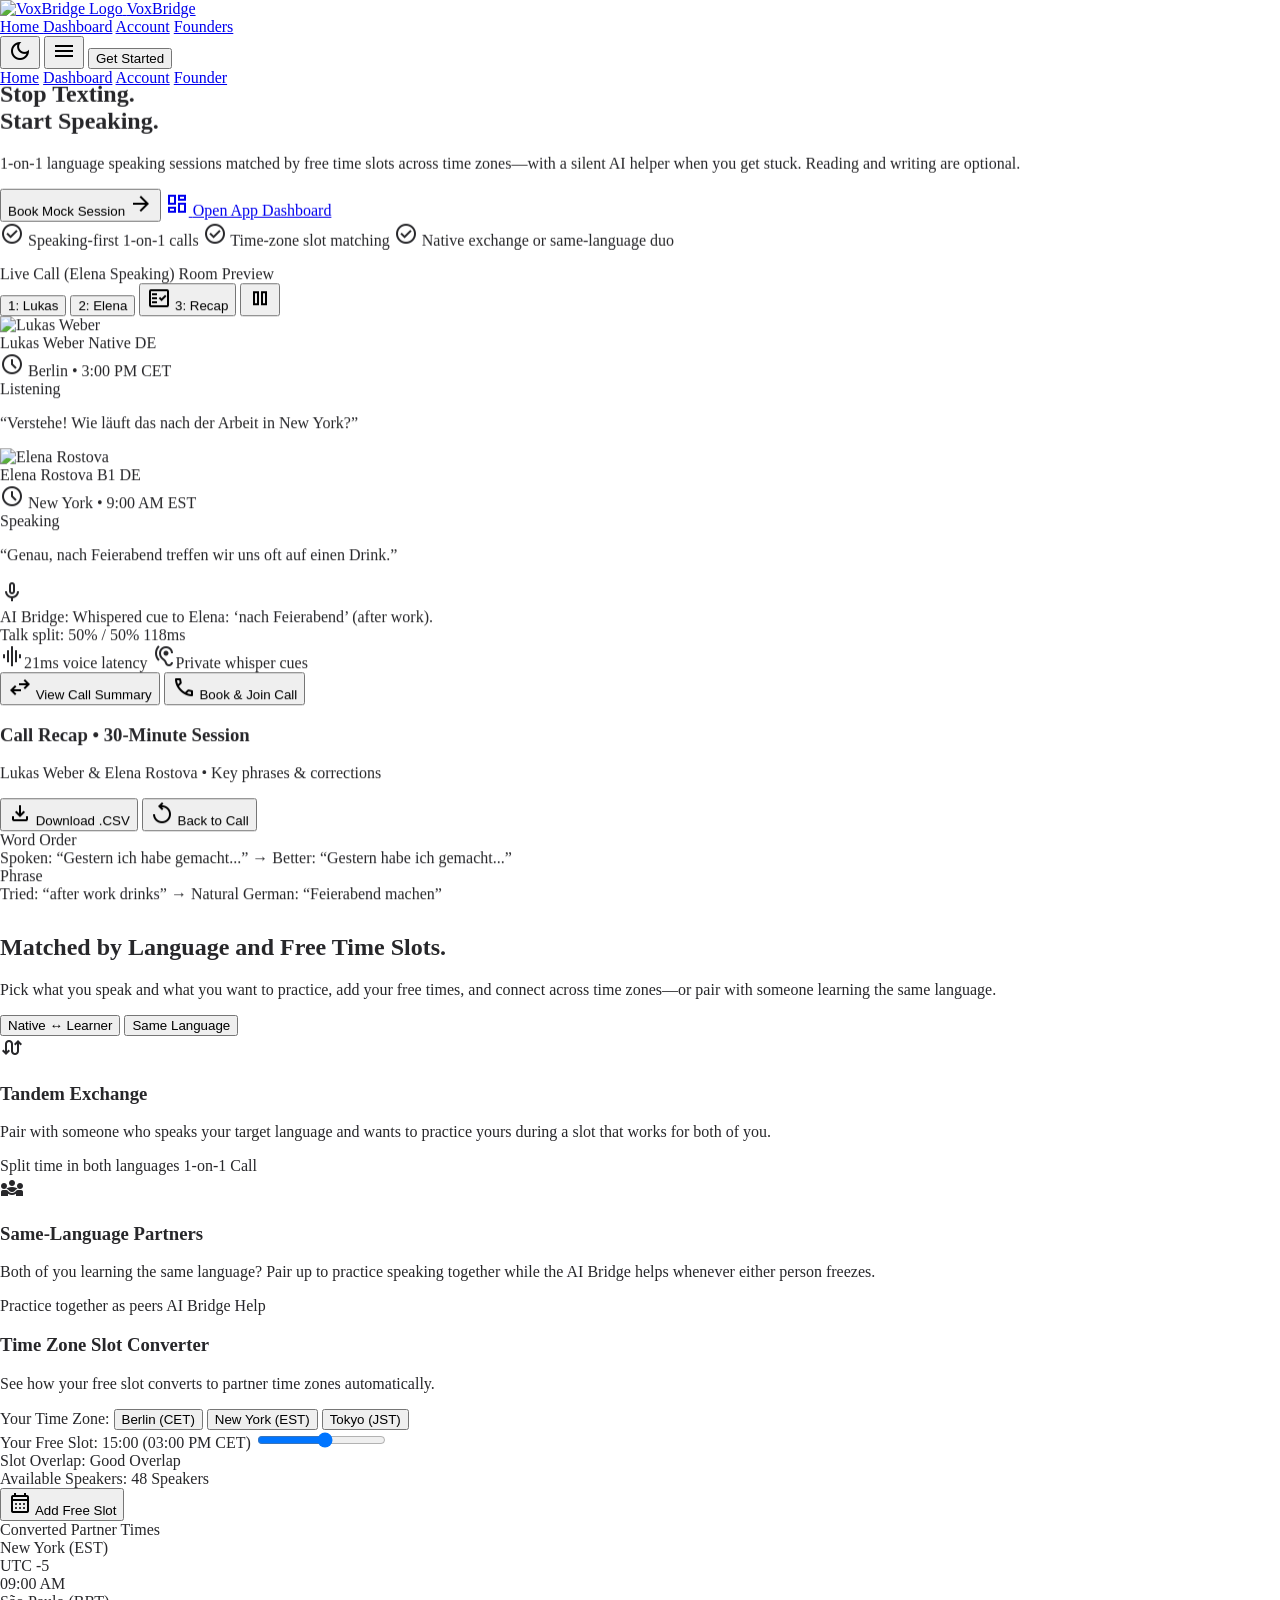
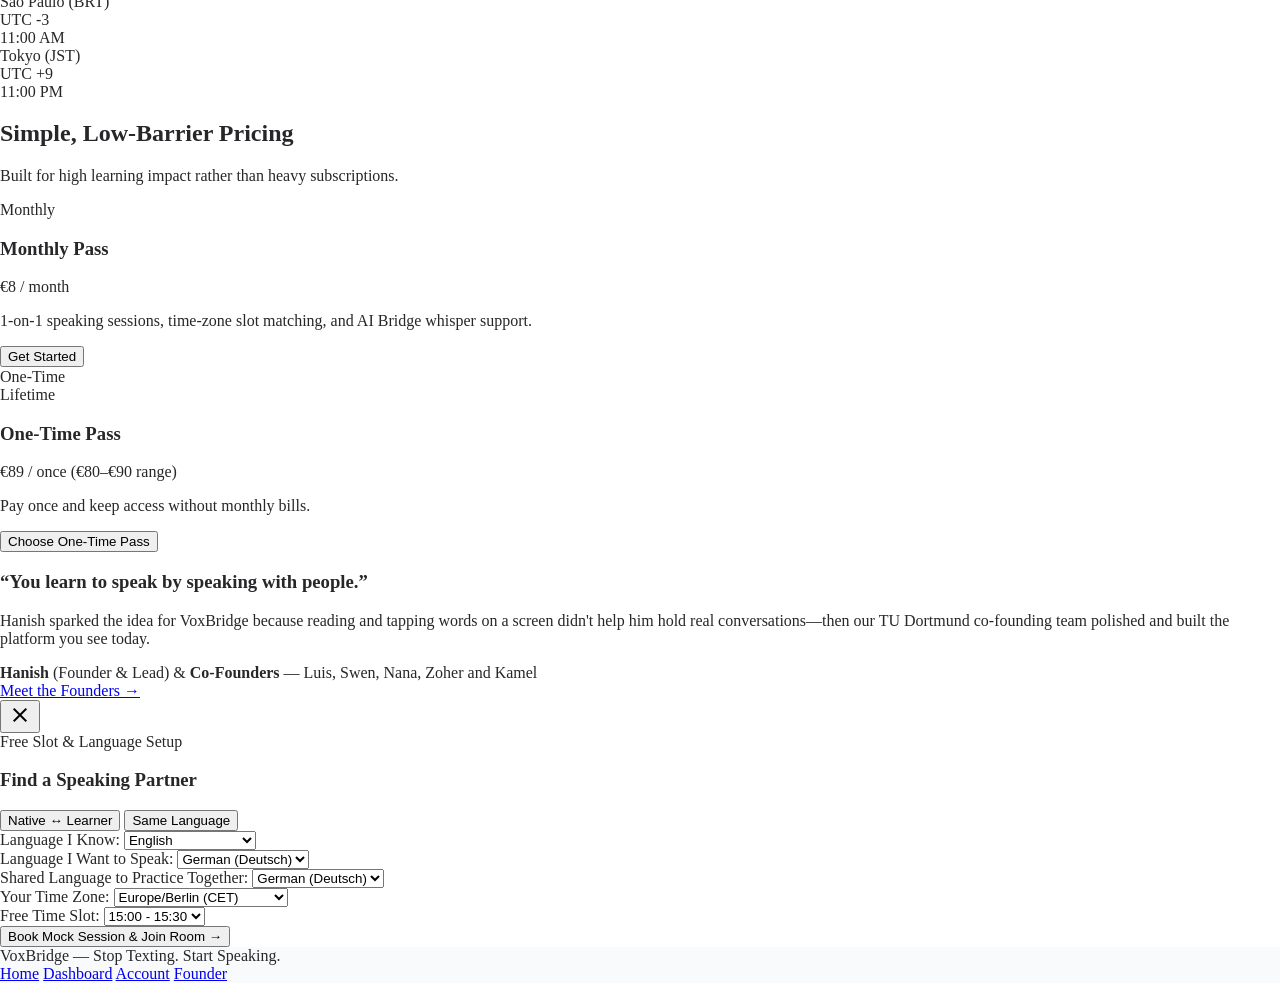
==== commit 4ec6aa8f: "small changes" ====
--- a/frontend/index.html
+++ b/frontend/index.html
@@ -104,7 +104,7 @@
         </a>
         <a class="text-on-surface-variant hover:text-on-surface transition-colors nav-link-animated" href="dashboard.html">Dashboard</a>
         <a class="text-on-surface-variant hover:text-on-surface transition-colors nav-link-animated" href="account.html">Account</a>
-        <a class="text-on-surface-variant hover:text-on-surface transition-colors nav-link-animated" href="founder.html">Founder</a>
+        <a class="text-on-surface-variant hover:text-on-surface transition-colors nav-link-animated" href="founder.html">Founders</a>
       </nav>
 
       <div class="flex items-center gap-3">
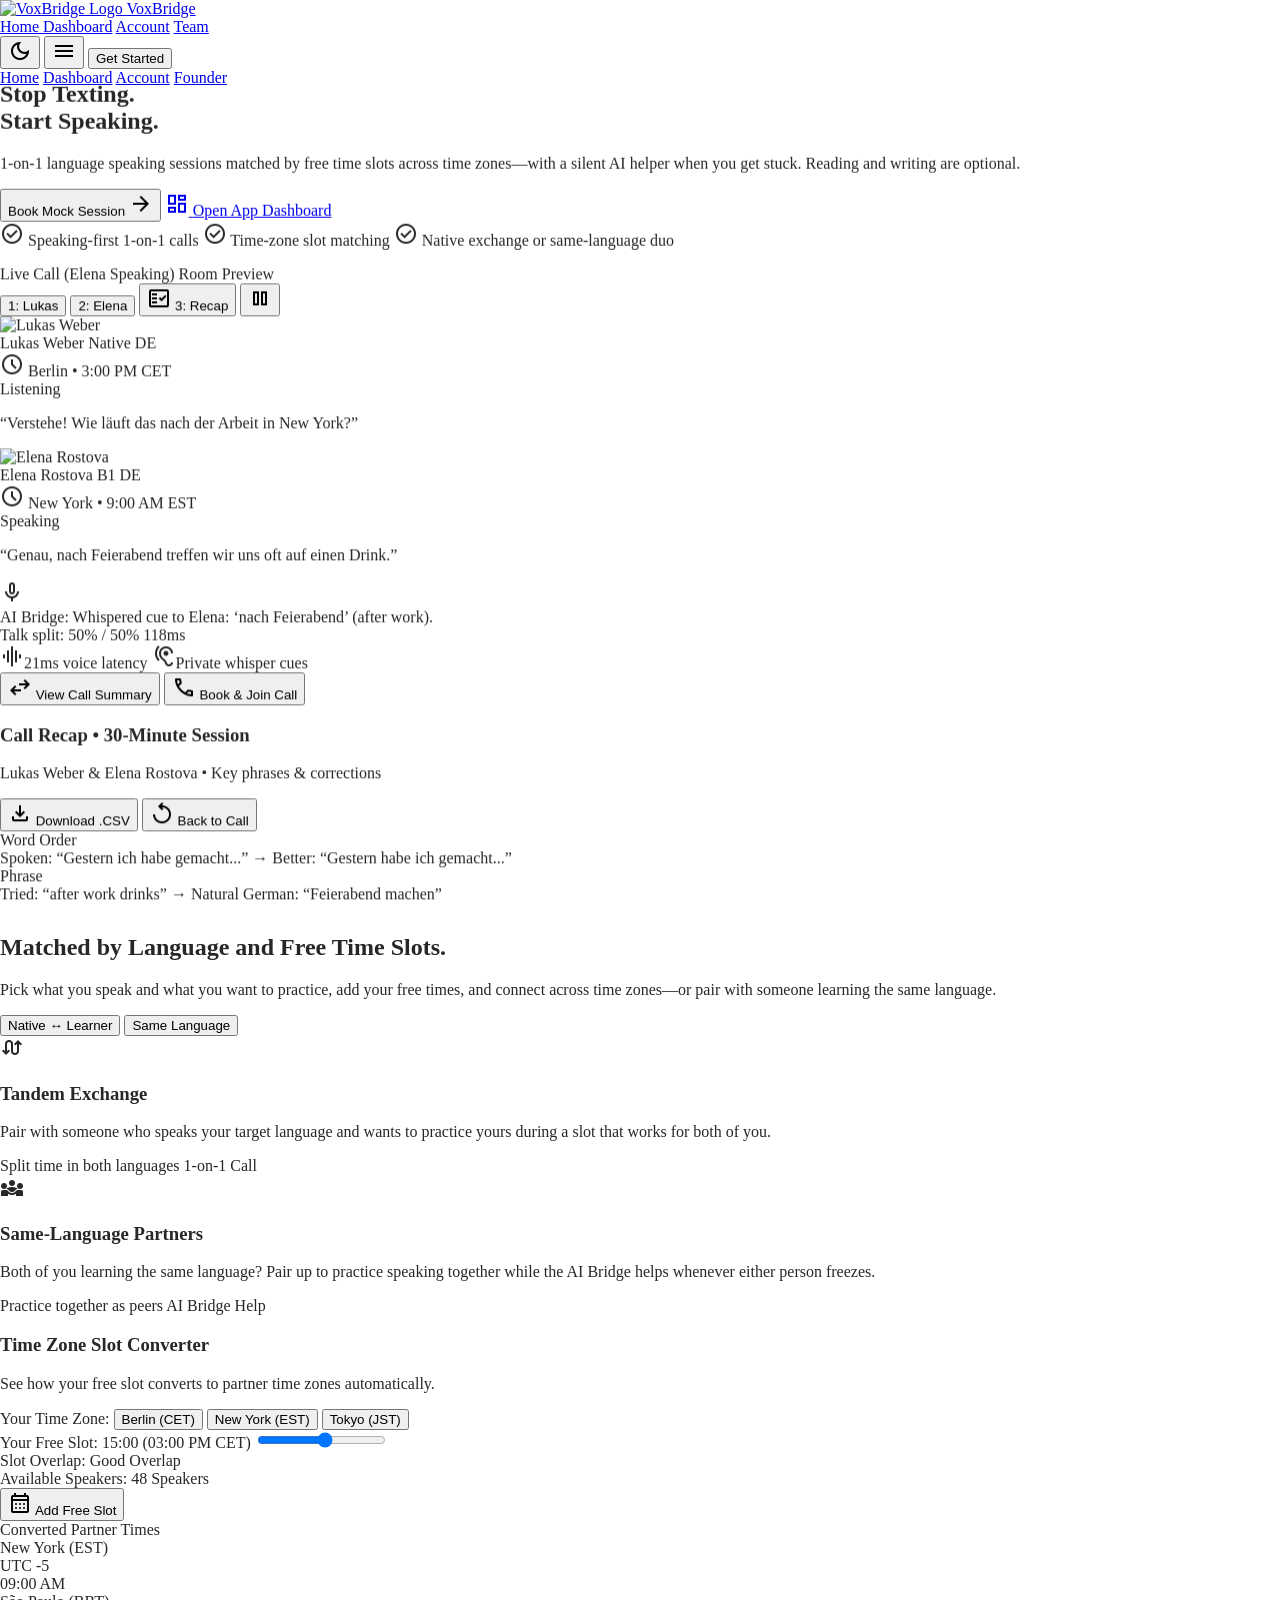
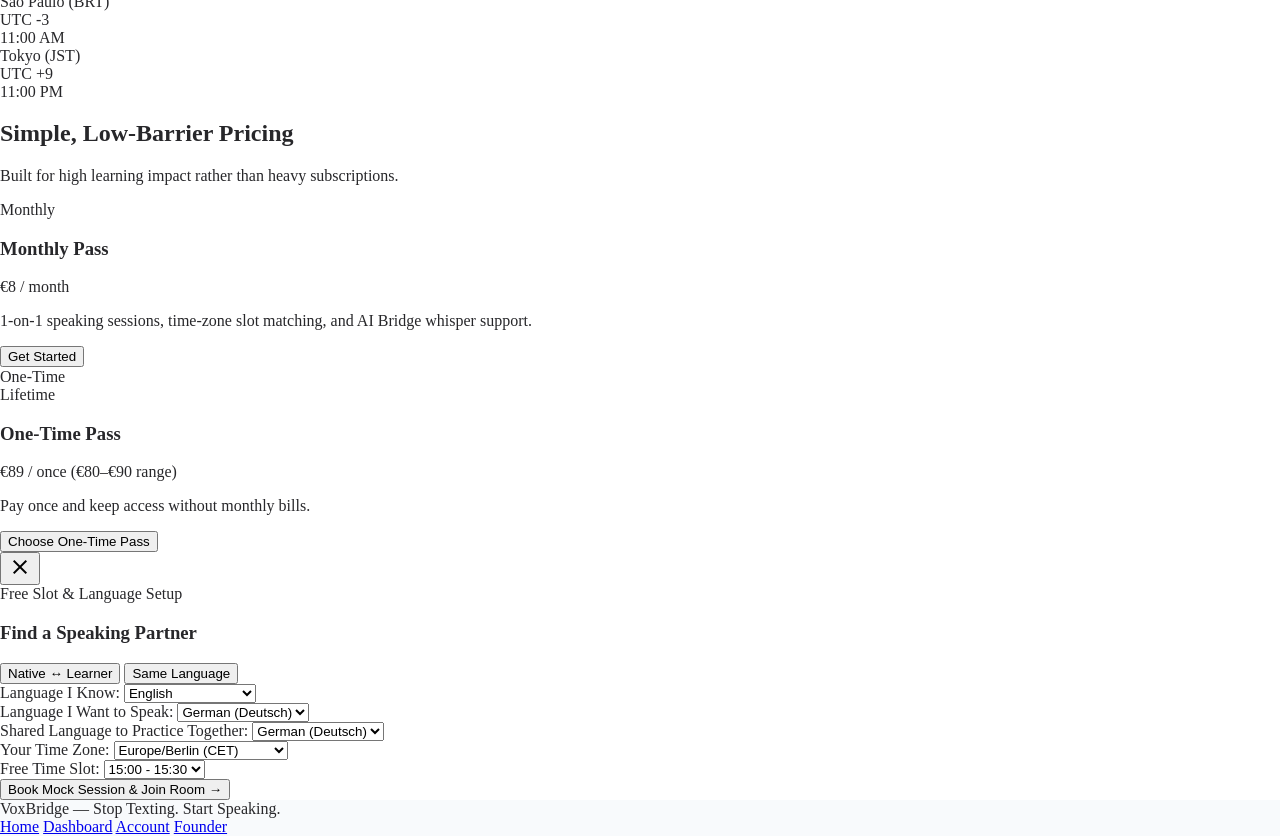
==== commit d015f897: "UI changes" ====
--- a/frontend/index.html
+++ b/frontend/index.html
@@ -104,7 +104,7 @@
         </a>
         <a class="text-on-surface-variant hover:text-on-surface transition-colors nav-link-animated" href="dashboard.html">Dashboard</a>
         <a class="text-on-surface-variant hover:text-on-surface transition-colors nav-link-animated" href="account.html">Account</a>
-        <a class="text-on-surface-variant hover:text-on-surface transition-colors nav-link-animated" href="founder.html">Founders</a>
+        <a class="text-on-surface-variant hover:text-on-surface transition-colors nav-link-animated" href="founder.html">Team</a>
       </nav>
 
       <div class="flex items-center gap-3">
@@ -505,24 +505,6 @@
           </div>
         </div>
       </section>
-
-      <!-- FOUNDER CALLOUT (in index.html) -->
-<section class="w-full py-16 px-margin">
-  <div class="reveal-on-scroll hover-card max-w-5xl mx-auto bg-surface-container-low border border-theme rounded-2xl p-6 md:p-8 flex flex-col md:flex-row items-center justify-between gap-8 shadow-sm">
-    <div class="space-y-3 text-center md:text-left">
-      <h3 class="font-display text-2xl text-on-surface font-bold tracking-tight">“You learn to speak by speaking with people.”</h3>
-      <p class="text-sm text-on-surface-variant leading-relaxed max-w-2xl">
-        Hanish sparked the idea for VoxBridge because reading and tapping words on a screen didn't help him hold real conversations—then our TU Dortmund co-founding team polished and built the platform you see today.
-      </p>
-      <div class="pt-1 text-sm text-on-surface-variant font-medium">
-        <strong class="text-on-surface">Hanish</strong> (Founder &amp; Lead) &amp; <strong class="text-on-surface">Co-Founders</strong> — Luis, Swen, Nana, Zoher and Kamel
-      </div>
-    </div>
-    <a href="founder.html" class="shrink-0 px-5 py-2.5 rounded-lg bg-surface-container hover:bg-surface-container-high border border-theme text-on-surface text-sm font-medium hover-btn">
-      Meet the Founders →
-    </a>
-  </div>
-</section>
     </div>
   </main>
 
